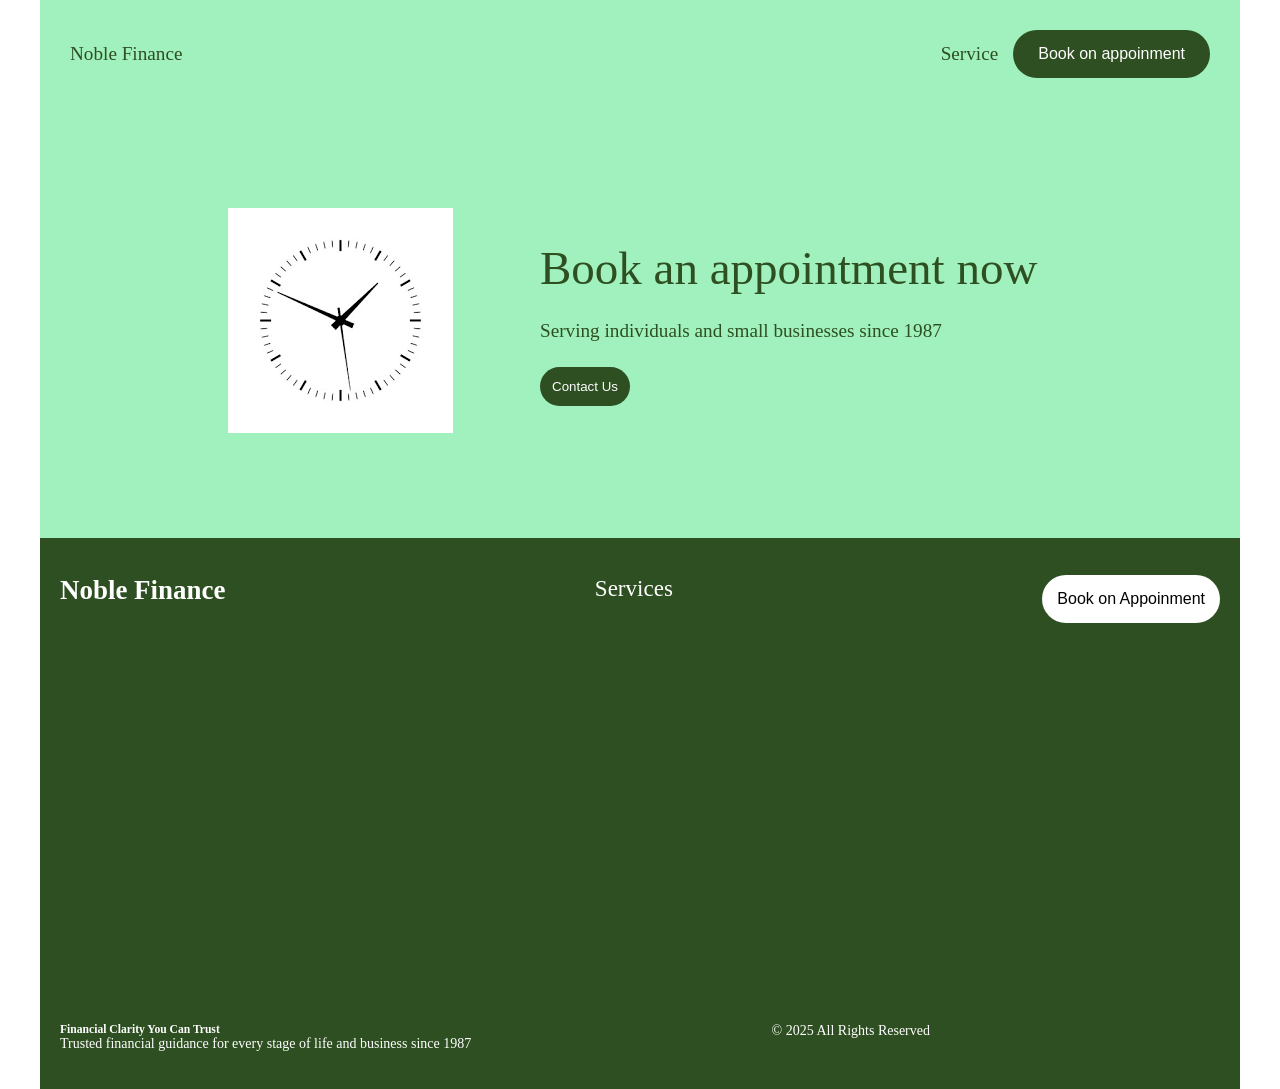
==== booking.html @ bb0bbf6c "first commit" ====
<!doctype html>
<html lang="en">
  <head>
    <meta charset="UTF-8" />
    <meta name="viewport" content="width=device-width, initial-scale=1.0" />
    <link rel="stylesheet" href="booking.css" />
    <title>Booking</title>
  </head>
  <body>
    <section>
      <div class="wrapper">
        <nav>
          <div class="Logo">
            <div>Noble Finance</div>
          </div>
          <div class="Nav-tables">
            <div>
              <a
                href="Services.html"
                style="text-decoration: none; color: inherit"
                >Service</a
              >
            </div>
            <div>
              <button>Book <span>on appoinment</span></button>
            </div>
          </div>
        </nav>
      </div>
    </section>
    <section>
      <div class="wrapper">
        <div class="main">
          <div class="main-left">
            <img
              src="[data-uri]"
              alt=""
            />
          </div>
          <div class="main-right">
            <div>
              <h2>Book an appointment now</h2>
            </div>
            <div>
              <p>Serving individuals and small businesses since 1987</p>
            </div>
            <div>
              <button>Contact Us</button>
            </div>
          </div>
        </div>
      </div>
    </section>
    <section>
      <!-- Footer-Section-start -->
      <div class="wrapper">
        <section class="footer-section">
          <div class="footer-inner">
            <div class="footer">
              <h1>Noble Finance</h1>
              <p>
                <a
                  href="Services.html"
                  style="text-decoration: none; color: inherit"
                  >Services</a
                >
              </p>
              <button>Book <span>on Appoinment</span></button>
            </div>
            <div class="footer-end">
              <div class="footer-end-left">
                <h5>Financial Clarity You Can Trust</h5>
                <p>
                  Trusted financial guidance for every stage of life and
                  business since 1987
                </p>
              </div>
              <div class="footer-end-right">
                <p>© 2025 All Rights Reserved</p>
              </div>
            </div>
          </div>
        </section>
      </div>
      <!-- Footer-section-end -->
    </section>
  </body>
</html>
---- booking.css ----
* {
  padding: 0;
  margin: 0;
  box-sizing: border-box;
}
section {
  width: 100%;
  padding: 0px 5px;
  font-size: larger;
}
.wrapper {
  width: 100%;
  max-width: 1200px;
  margin: 0 auto;
}
nav {
  background-color: rgb(160, 241, 189);
  display: flex;
  align-items: center;
  padding: 30px;
}
.Logo {
  width: 50%;
  color: rgb(46, 79, 33);
}
.Nav-tables {
  gap: 15px;
  width: 50%;
  color: rgb(46, 79, 33);
  display: flex;
  justify-content: end;
  align-items: center;
}
.Nav-tables button {
  border: none;
  color: white;
  font-size: medium;
  background-color: rgb(46, 79, 33);
  padding: 15px 25px;
  border-radius: 50px;
}
.main {
  padding: 100px;
  color: rgb(46, 79, 33);
  display: flex;
  align-items: center;
  background: rgb(160, 241, 189);
}
.main-left {
  text-align: center;
  border-radius: 10px;
  width: 40%;
}
.main-right {
  display: flex;
  flex-direction: column;
  gap: 25px;
}
.main-right h2 {
  font-weight: 100;
  font-size: 47px;
}
.main-right button {
  color: white;
  background-color: rgb(46, 79, 33);
  padding: 12px;
  border-radius: 50px;
  border: none;
}
/* footer */
.footer-section {
  padding: 37px 20px;
  background-color: rgb(46, 79, 33);
  color: white;
}
.footer {
  display: flex;
  justify-content: space-between;
  margin-bottom: 400px;
}
footer h1 {
  font-size: large;
}
.footer-end {
  width: 75%;
  display: flex;
  font-size: 14px;
  justify-content: space-between;
}
.footer button {
  border: none;
  color: black;
  font-size: medium;
  background-color: white;
  padding: 15px;
  border-radius: 50px;
}
/* footer-end */
/* media quer */
@media only screen and (width: 800px) and (height: 538px) {
  wrapper {
    width: 100%;
    max-width: 1140px;
    margin: 0 auto;
  }
  nav {
    background-color: rgb(160, 241, 189);
    display: flex;
    align-items: center;
    padding: 20px 30px;
  }
  .Nav-tables {
    gap: 15px;
    width: 50%;
    color: rgb(46, 79, 33);
    display: flex;
    justify-content: end;
    align-items: center;
  }
  .Nav-tables button {
    border: none;
    color: white;
    font-size: medium;
    background-color: rgb(46, 79, 33);
    padding: 15px 25px;
    border-radius: 50px;
  }
  .main-left {
    width: 50%;
  }
  .main-left {
    width: 50%;
  }
  .main-right h2 {
    font-weight: 100;
    font-size: 36px;
  }
  .main-right p {
    font-size: 12px;
  }
  /* footer */
  .footer-section {
    padding: 20px;
    background-color: rgb(46, 79, 33);
    color: white;
  }
  .footer {
    display: flex;
    justify-content: space-between;
    margin-bottom: 200px;
  }
  .footer h1 {
    font-size: 20px;
  }
  .footer-end {
    width: 100%;
    display: flex;
    font-size: 14px;
    justify-content: space-between;
  }
  .footer-end-left h5 {
    font-size: medium;
  }
  .footer button {
    border: none;
    color: black;
    font-size: small;
    background-color: white;
    padding: 10px;
    border-radius: 50px;
  }
  /* footer-end */
}
@media (max-width: 375px) and (max-height: 700px) {
  nav {
    background-color: rgb(160, 241, 189);
    display: flex;
    align-items: center;
    padding: 10px;
    border-bottom: 1px solid black;
  }
  Nav-tables {
    gap: 15px;
    width: 50%;
    color: rgb(46, 79, 33);
    display: flex;
    justify-content: end;
    align-items: center;
  }
  .Nav-tables button {
    color: white;
    font-size: 11px;
    background-color: rgb(46, 79, 33);
    padding: 10px 20px;
    border-radius: 50px;
  }
  .Nav-tables button span {
    display: none;
  }
  .main {
    display: flex;
    flex-direction: column;
  }
  .main-left {
    width: inherit;
  }
  .main-right {
    width: max-content;
  }
  .main-right h2 {
    font-weight: 100;
    font-size: 33px;
  }
  .main-right p {
    font-size: 15px;
  }

  /* foter */
  .footer-section {
    padding: 5px;
    background-color: rgb(46, 79, 33);
    color: white;
  }
  .footer {
    display: flex;
    align-items: center;
    justify-content: space-between;
    margin-bottom: 200px;
  }
  .footer h1 {
    font-size: medium;
  }
  .footer-end {
    width: 100%;

    font-size: 15px;
  }
  .footer-end-left p {
    font-size: 10px;
  }
  .footer-end-right p {
    font-size: 10px;
  }
  .footer button {
    border: none;
    color: black;
    font-size: medium;
    background-color: white;
    padding: 2px 12px;
    border-radius: 50px;
  }
  .footer button span {
    display: none;
  }
}
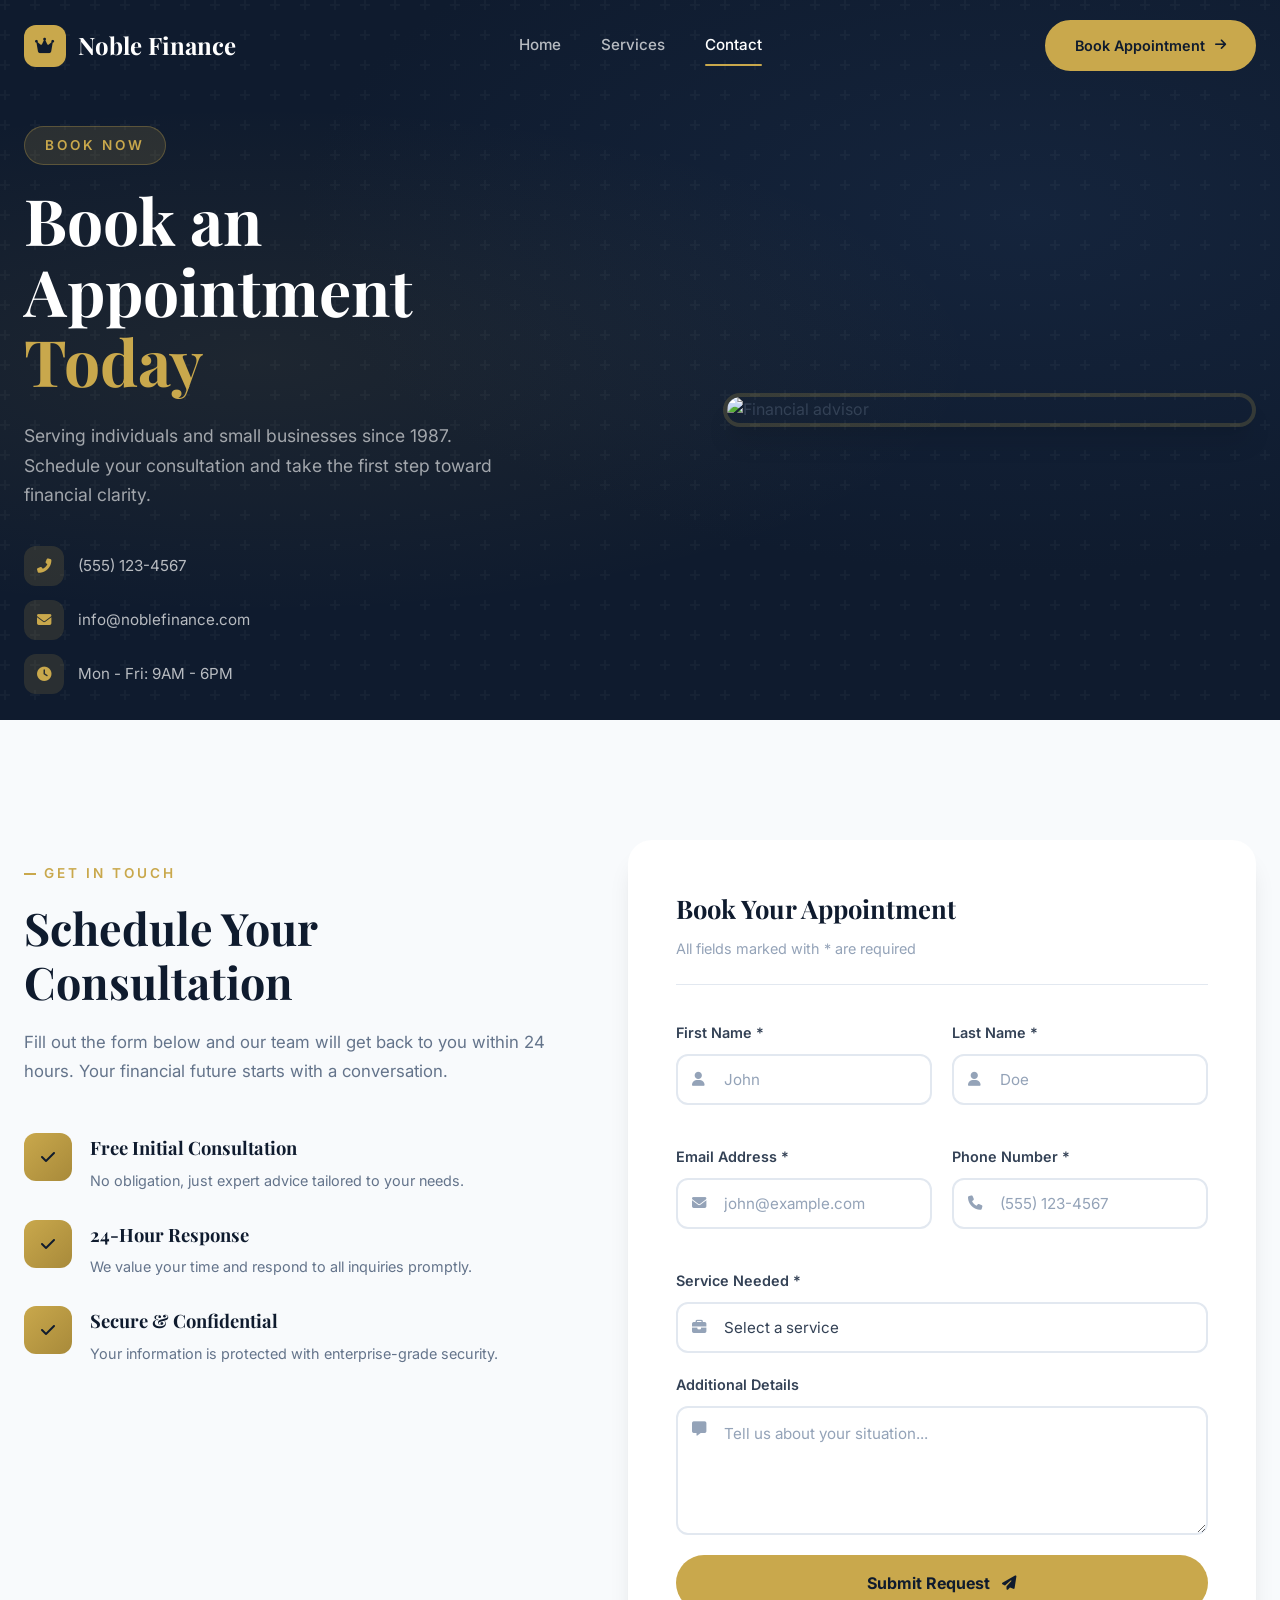
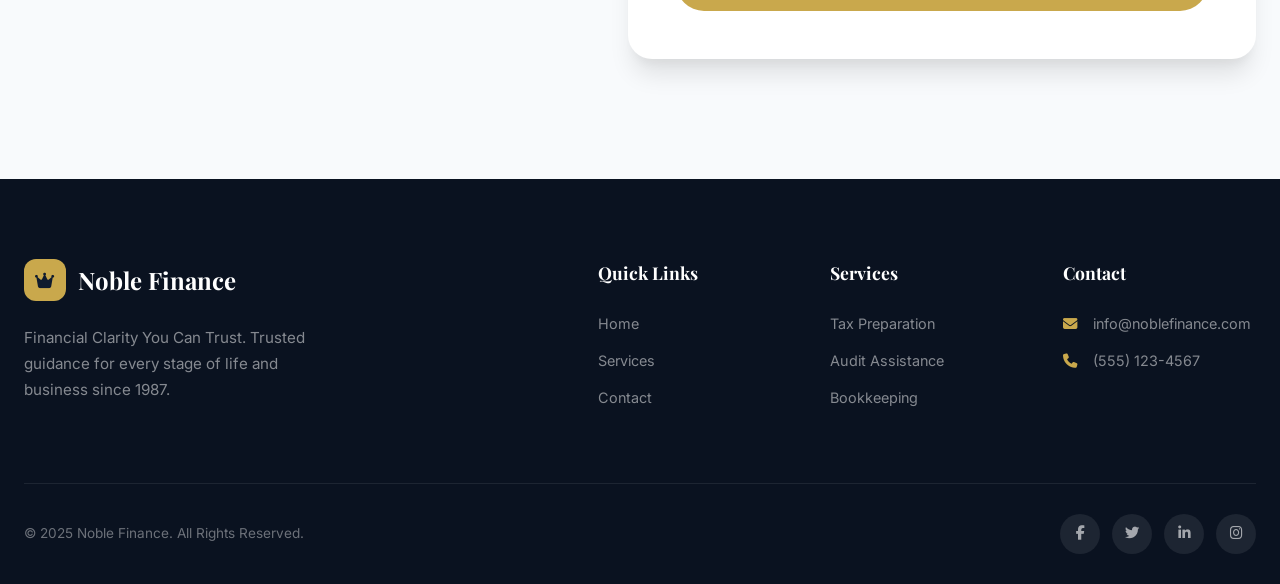
==== commit 18785eea: "chnge" ====
--- a/booking.html
+++ b/booking.html
@@ -1,88 +1,266 @@
-<!doctype html>
+<!DOCTYPE html>
 <html lang="en">
-  <head>
-    <meta charset="UTF-8" />
-    <meta name="viewport" content="width=device-width, initial-scale=1.0" />
-    <link rel="stylesheet" href="booking.css" />
-    <title>Booking</title>
-  </head>
-  <body>
-    <section>
-      <div class="wrapper">
-        <nav>
-          <div class="Logo">
-            <div>Noble Finance</div>
-          </div>
-          <div class="Nav-tables">
-            <div>
-              <a
-                href="Services.html"
-                style="text-decoration: none; color: inherit"
-                >Service</a
-              >
-            </div>
-            <div>
-              <button>Book <span>on appoinment</span></button>
-            </div>
-          </div>
-        </nav>
-      </div>
+<head>
+    <meta charset="UTF-8">
+    <meta name="viewport" content="width=device-width, initial-scale=1.0">
+    <link rel="stylesheet" href="booking.css">
+    <link rel="preconnect" href="https://fonts.googleapis.com">
+    <link rel="preconnect" href="https://fonts.gstatic.com" crossorigin>
+    <link href="https://fonts.googleapis.com/css2?family=Playfair+Display:wght@400;500;600;700&family=Inter:wght@300;400;500;600;700&display=swap" rel="stylesheet">
+    <link rel="stylesheet" href="https://cdnjs.cloudflare.com/ajax/libs/font-awesome/6.5.1/css/all.min.css">
+    <title>Book Appointment | Noble Finance</title>
+</head>
+<body>
+    <!-- Navigation -->
+    <nav class="navbar">
+        <div class="nav-container">
+            <a href="index.html" class="logo">
+                <span class="logo-icon"><i class="fas fa-crown"></i></span>
+                <span class="logo-text">Noble Finance</span>
+            </a>
+            <div class="nav-links">
+                <a href="index.html" class="nav-link">Home</a>
+                <a href="Services.html" class="nav-link">Services</a>
+                <a href="booking.html" class="nav-link active">Contact</a>
+            </div>
+            <a href="booking.html" class="nav-cta">
+                <span>Book Appointment</span>
+                <i class="fas fa-arrow-right"></i>
+            </a>
+            <button class="mobile-toggle" onclick="toggleMenu()">
+                <i class="fas fa-bars"></i>
+            </button>
+        </div>
+    </nav>
+
+    <!-- Mobile Menu -->
+    <div class="mobile-menu" id="mobileMenu">
+        <a href="index.html" class="mobile-link">Home</a>
+        <a href="Services.html" class="mobile-link">Services</a>
+        <a href="booking.html" class="mobile-link active">Contact</a>
+        <a href="booking.html" class="mobile-cta">Book Appointment</a>
+    </div>
+
+    <!-- Page Header -->
+    <section class="page-header">
+        <div class="page-header-bg">
+            <div class="page-gradient"></div>
+            <div class="page-pattern"></div>
+        </div>
+        <div class="container">
+            <div class="page-header-content">
+                <div class="page-header-text">
+                    <span class="page-tag">Book Now</span>
+                    <h1>Book an Appointment<br><span class="highlight">Today</span></h1>
+                    <p>Serving individuals and small businesses since 1987. Schedule your consultation and take the first step toward financial clarity.</p>
+                    <div class="contact-info">
+                        <div class="contact-item">
+                            <i class="fas fa-phone-alt"></i>
+                            <span>(555) 123-4567</span>
+                        </div>
+                        <div class="contact-item">
+                            <i class="fas fa-envelope"></i>
+                            <span>info@noblefinance.com</span>
+                        </div>
+                        <div class="contact-item">
+                            <i class="fas fa-clock"></i>
+                            <span>Mon - Fri: 9AM - 6PM</span>
+                        </div>
+                    </div>
+                </div>
+                <div class="page-header-image">
+                    <img src="https://images.unsplash.com/photo-1554224155-6726b3ff858f?w=600&h=600&fit=crop" alt="Financial advisor">
+                </div>
+            </div>
+        </div>
     </section>
-    <section>
-      <div class="wrapper">
-        <div class="main">
-          <div class="main-left">
-            <img
-              src="[data-uri]"
-              alt=""
-            />
-          </div>
-          <div class="main-right">
-            <div>
-              <h2>Book an appointment now</h2>
-            </div>
-            <div>
-              <p>Serving individuals and small businesses since 1987</p>
-            </div>
-            <div>
-              <button>Contact Us</button>
-            </div>
-          </div>
-        </div>
-      </div>
+
+    <!-- Booking Form Section -->
+    <section class="booking-section">
+        <div class="container">
+            <div class="booking-grid">
+                <div class="booking-info">
+                    <span class="section-tag">Get In Touch</span>
+                    <h2 class="section-title">Schedule Your<br>Consultation</h2>
+                    <p class="section-desc">Fill out the form below and our team will get back to you within 24 hours. Your financial future starts with a conversation.</p>
+
+                    <div class="benefits-list">
+                        <div class="benefit-item">
+                            <div class="benefit-icon"><i class="fas fa-check"></i></div>
+                            <div>
+                                <h4>Free Initial Consultation</h4>
+                                <p>No obligation, just expert advice tailored to your needs.</p>
+                            </div>
+                        </div>
+                        <div class="benefit-item">
+                            <div class="benefit-icon"><i class="fas fa-check"></i></div>
+                            <div>
+                                <h4>24-Hour Response</h4>
+                                <p>We value your time and respond to all inquiries promptly.</p>
+                            </div>
+                        </div>
+                        <div class="benefit-item">
+                            <div class="benefit-icon"><i class="fas fa-check"></i></div>
+                            <div>
+                                <h4>Secure & Confidential</h4>
+                                <p>Your information is protected with enterprise-grade security.</p>
+                            </div>
+                        </div>
+                    </div>
+                </div>
+
+                <div class="booking-form-wrapper">
+                    <form id="bookingForm" class="booking-form">
+                        <div class="form-header">
+                            <h3>Book Your Appointment</h3>
+                            <p>All fields marked with * are required</p>
+                        </div>
+
+                        <div class="form-row">
+                            <div class="form-group">
+                                <label for="firstName">First Name *</label>
+                                <div class="input-wrapper">
+                                    <i class="fas fa-user"></i>
+                                    <input type="text" id="firstName" name="firstName" required placeholder="John">
+                                </div>
+                            </div>
+                            <div class="form-group">
+                                <label for="lastName">Last Name *</label>
+                                <div class="input-wrapper">
+                                    <i class="fas fa-user"></i>
+                                    <input type="text" id="lastName" name="lastName" required placeholder="Doe">
+                                </div>
+                            </div>
+                        </div>
+
+                        <div class="form-row">
+                            <div class="form-group">
+                                <label for="email">Email Address *</label>
+                                <div class="input-wrapper">
+                                    <i class="fas fa-envelope"></i>
+                                    <input type="email" id="email" name="email" required placeholder="john@example.com">
+                                </div>
+                            </div>
+                            <div class="form-group">
+                                <label for="phone">Phone Number *</label>
+                                <div class="input-wrapper">
+                                    <i class="fas fa-phone"></i>
+                                    <input type="tel" id="phone" name="phone" required placeholder="(555) 123-4567">
+                                </div>
+                            </div>
+                        </div>
+
+                        <div class="form-group">
+                            <label for="service">Service Needed *</label>
+                            <div class="input-wrapper">
+                                <i class="fas fa-briefcase"></i>
+                                <select id="service" name="service" required>
+                                    <option value="">Select a service</option>
+                                    <option value="tax">Tax Preparation</option>
+                                    <option value="audit">IRS Audit Assistance</option>
+                                    <option value="bookkeeping">Bookkeeping</option>
+                                    <option value="consultation">General Consultation</option>
+                                </select>
+                            </div>
+                        </div>
+
+                        <div class="form-group">
+                            <label for="message">Additional Details</label>
+                            <div class="input-wrapper textarea-wrapper">
+                                <i class="fas fa-comment-alt"></i>
+                                <textarea id="message" name="message" rows="4" placeholder="Tell us about your situation..."></textarea>
+                            </div>
+                        </div>
+
+                        <button type="submit" class="submit-btn">
+                            <span>Submit Request</span>
+                            <i class="fas fa-paper-plane"></i>
+                        </button>
+                    </form>
+                </div>
+            </div>
+        </div>
     </section>
-    <section>
-      <!-- Footer-Section-start -->
-      <div class="wrapper">
-        <section class="footer-section">
-          <div class="footer-inner">
-            <div class="footer">
-              <h1>Noble Finance</h1>
-              <p>
-                <a
-                  href="Services.html"
-                  style="text-decoration: none; color: inherit"
-                  >Services</a
-                >
-              </p>
-              <button>Book <span>on Appoinment</span></button>
-            </div>
-            <div class="footer-end">
-              <div class="footer-end-left">
-                <h5>Financial Clarity You Can Trust</h5>
-                <p>
-                  Trusted financial guidance for every stage of life and
-                  business since 1987
-                </p>
-              </div>
-              <div class="footer-end-right">
-                <p>© 2025 All Rights Reserved</p>
-              </div>
-            </div>
-          </div>
-        </section>
-      </div>
-      <!-- Footer-section-end -->
-    </section>
-  </body>
-</html>
+
+    <!-- Footer -->
+    <footer class="footer">
+        <div class="container">
+            <div class="footer-top">
+                <div class="footer-brand">
+                    <a href="index.html" class="logo">
+                        <span class="logo-icon"><i class="fas fa-crown"></i></span>
+                        <span class="logo-text">Noble Finance</span>
+                    </a>
+                    <p>Financial Clarity You Can Trust. Trusted guidance for every stage of life and business since 1987.</p>
+                </div>
+                <div class="footer-links">
+                    <div class="footer-col">
+                        <h4>Quick Links</h4>
+                        <a href="index.html">Home</a>
+                        <a href="Services.html">Services</a>
+                        <a href="booking.html">Contact</a>
+                    </div>
+                    <div class="footer-col">
+                        <h4>Services</h4>
+                        <a href="Services.html">Tax Preparation</a>
+                        <a href="Services.html">Audit Assistance</a>
+                        <a href="Services.html">Bookkeeping</a>
+                    </div>
+                    <div class="footer-col">
+                        <h4>Contact</h4>
+                        <p><i class="fas fa-envelope"></i> info@noblefinance.com</p>
+                        <p><i class="fas fa-phone"></i> (555) 123-4567</p>
+                    </div>
+                </div>
+            </div>
+            <div class="footer-bottom">
+                <p>&copy; 2025 Noble Finance. All Rights Reserved.</p>
+                <div class="social-links">
+                    <a href="#"><i class="fab fa-facebook-f"></i></a>
+                    <a href="#"><i class="fab fa-twitter"></i></a>
+                    <a href="#"><i class="fab fa-linkedin-in"></i></a>
+                    <a href="#"><i class="fab fa-instagram"></i></a>
+                </div>
+            </div>
+        </div>
+    </footer>
+
+    <script>
+        function toggleMenu() {
+            const menu = document.getElementById('mobileMenu');
+            menu.classList.toggle('active');
+        }
+
+        window.addEventListener('scroll', function() {
+            const navbar = document.querySelector('.navbar');
+            if (window.scrollY > 50) {
+                navbar.classList.add('scrolled');
+            } else {
+                navbar.classList.remove('scrolled');
+            }
+        });
+
+        document.getElementById('bookingForm').addEventListener('submit', function(e) {
+            e.preventDefault();
+
+            const btn = this.querySelector('.submit-btn');
+            const originalText = btn.innerHTML;
+            btn.innerHTML = '<span>Sending...</span><i class="fas fa-spinner fa-spin"></i>';
+            btn.disabled = true;
+
+            setTimeout(() => {
+                btn.innerHTML = '<span>Request Sent!</span><i class="fas fa-check"></i>';
+                btn.style.background = 'var(--success)';
+
+                setTimeout(() => {
+                    alert('Thank you! Your appointment request has been submitted. We will contact you within 24 hours.');
+                    btn.innerHTML = originalText;
+                    btn.style.background = '';
+                    btn.disabled = false;
+                    this.reset();
+                }, 1000);
+            }, 1500);
+        });
+    </script>
+</body>
+</html>
--- a/booking.css
+++ b/booking.css
@@ -1,255 +1,875 @@
-* {
-  padding: 0;
-  margin: 0;
-  box-sizing: border-box;
-}
-section {
-  width: 100%;
-  padding: 0px 5px;
-  font-size: larger;
-}
-.wrapper {
-  width: 100%;
-  max-width: 1200px;
-  margin: 0 auto;
-}
-nav {
-  background-color: rgb(160, 241, 189);
-  display: flex;
-  align-items: center;
-  padding: 30px;
-}
-.Logo {
-  width: 50%;
-  color: rgb(46, 79, 33);
-}
-.Nav-tables {
-  gap: 15px;
-  width: 50%;
-  color: rgb(46, 79, 33);
-  display: flex;
-  justify-content: end;
-  align-items: center;
-}
-.Nav-tables button {
-  border: none;
-  color: white;
-  font-size: medium;
-  background-color: rgb(46, 79, 33);
-  padding: 15px 25px;
-  border-radius: 50px;
-}
-.main {
-  padding: 100px;
-  color: rgb(46, 79, 33);
-  display: flex;
-  align-items: center;
-  background: rgb(160, 241, 189);
-}
-.main-left {
-  text-align: center;
-  border-radius: 10px;
-  width: 40%;
-}
-.main-right {
-  display: flex;
-  flex-direction: column;
-  gap: 25px;
-}
-.main-right h2 {
-  font-weight: 100;
-  font-size: 47px;
-}
-.main-right button {
-  color: white;
-  background-color: rgb(46, 79, 33);
-  padding: 12px;
-  border-radius: 50px;
-  border: none;
-}
-/* footer */
-.footer-section {
-  padding: 37px 20px;
-  background-color: rgb(46, 79, 33);
-  color: white;
-}
+/* ========================================
+   NOBLE FINANCE BOOKING PAGE
+   ======================================== */
+
+:root {
+    --primary: #0f1b2e;
+    --primary-light: #1a2d4a;
+    --primary-dark: #0a1220;
+    --accent: #c9a84c;
+    --accent-light: #e0c878;
+    --accent-dark: #a88a3a;
+    --white: #ffffff;
+    --gray-50: #f8fafc;
+    --gray-100: #f1f5f9;
+    --gray-200: #e2e8f0;
+    --gray-300: #cbd5e1;
+    --gray-400: #94a3b8;
+    --gray-500: #64748b;
+    --gray-600: #475569;
+    --gray-700: #334155;
+    --gray-800: #1e293b;
+    --gray-900: #0f172a;
+    --success: #10b981;
+    --font-heading: 'Playfair Display', serif;
+    --font-body: 'Inter', sans-serif;
+    --shadow-sm: 0 1px 2px rgba(0,0,0,0.05);
+    --shadow-md: 0 4px 6px -1px rgba(0,0,0,0.1), 0 2px 4px -1px rgba(0,0,0,0.06);
+    --shadow-lg: 0 10px 15px -3px rgba(0,0,0,0.1), 0 4px 6px -2px rgba(0,0,0,0.05);
+    --shadow-xl: 0 20px 25px -5px rgba(0,0,0,0.1), 0 10px 10px -5px rgba(0,0,0,0.04);
+    --radius-sm: 8px;
+    --radius-md: 12px;
+    --radius-lg: 16px;
+    --radius-xl: 24px;
+    --radius-full: 9999px;
+    --transition: all 0.3s cubic-bezier(0.4, 0, 0.2, 1);
+    --transition-slow: all 0.5s cubic-bezier(0.4, 0, 0.2, 1);
+}
+
+*, *::before, *::after {
+    margin: 0;
+    padding: 0;
+    box-sizing: border-box;
+}
+
+body {
+    font-family: var(--font-body);
+    color: var(--gray-700);
+    background: var(--white);
+    line-height: 1.6;
+    overflow-x: hidden;
+    -webkit-font-smoothing: antialiased;
+}
+
+.container {
+    width: 100%;
+    max-width: 1280px;
+    margin: 0 auto;
+    padding: 0 24px;
+}
+
+img {
+    max-width: 100%;
+    height: auto;
+    display: block;
+}
+
+a {
+    text-decoration: none;
+    color: inherit;
+}
+
+/* ========================================
+   NAVIGATION (Shared)
+   ======================================== */
+
+.navbar {
+    position: fixed;
+    top: 0;
+    left: 0;
+    right: 0;
+    z-index: 1000;
+    padding: 20px 0;
+    transition: var(--transition);
+    background: transparent;
+}
+
+.navbar.scrolled {
+    background: rgba(15, 27, 46, 0.95);
+    backdrop-filter: blur(20px);
+    -webkit-backdrop-filter: blur(20px);
+    padding: 14px 0;
+    box-shadow: var(--shadow-md);
+}
+
+.nav-container {
+    max-width: 1280px;
+    margin: 0 auto;
+    padding: 0 24px;
+    display: flex;
+    align-items: center;
+    justify-content: space-between;
+}
+
+.logo {
+    display: flex;
+    align-items: center;
+    gap: 12px;
+    font-family: var(--font-heading);
+    font-size: 1.5rem;
+    font-weight: 700;
+    color: var(--white);
+    transition: var(--transition);
+}
+
+.logo-icon {
+    width: 42px;
+    height: 42px;
+    background: var(--accent);
+    border-radius: var(--radius-md);
+    display: flex;
+    align-items: center;
+    justify-content: center;
+    color: var(--primary);
+    font-size: 1.1rem;
+}
+
+.nav-links {
+    display: flex;
+    align-items: center;
+    gap: 40px;
+}
+
+.nav-link {
+    font-size: 0.95rem;
+    font-weight: 500;
+    color: rgba(255,255,255,0.7);
+    position: relative;
+    transition: var(--transition);
+    padding: 8px 0;
+}
+
+.nav-link::after {
+    content: '';
+    position: absolute;
+    bottom: 0;
+    left: 0;
+    width: 0;
+    height: 2px;
+    background: var(--accent);
+    transition: var(--transition);
+    border-radius: 2px;
+}
+
+.nav-link:hover,
+.nav-link.active {
+    color: var(--white);
+}
+
+.nav-link:hover::after,
+.nav-link.active::after {
+    width: 100%;
+}
+
+.nav-cta {
+    display: flex;
+    align-items: center;
+    gap: 10px;
+    background: var(--accent);
+    color: var(--primary);
+    padding: 12px 28px;
+    border-radius: var(--radius-full);
+    font-weight: 600;
+    font-size: 0.9rem;
+    transition: var(--transition);
+    border: 2px solid var(--accent);
+}
+
+.nav-cta:hover {
+    background: transparent;
+    color: var(--accent);
+    transform: translateY(-2px);
+    box-shadow: 0 8px 25px rgba(201,168,76,0.3);
+}
+
+.nav-cta i {
+    font-size: 0.8rem;
+    transition: var(--transition);
+}
+
+.nav-cta:hover i {
+    transform: translateX(4px);
+}
+
+.mobile-toggle {
+    display: none;
+    background: none;
+    border: none;
+    color: var(--white);
+    font-size: 1.5rem;
+    cursor: pointer;
+    padding: 8px;
+}
+
+.mobile-menu {
+    display: none;
+    position: fixed;
+    top: 80px;
+    left: 0;
+    right: 0;
+    background: var(--primary);
+    padding: 24px;
+    flex-direction: column;
+    gap: 16px;
+    z-index: 999;
+    transform: translateY(-100%);
+    opacity: 0;
+    transition: var(--transition);
+}
+
+.mobile-menu.active {
+    transform: translateY(0);
+    opacity: 1;
+}
+
+.mobile-link {
+    color: rgba(255,255,255,0.8);
+    font-size: 1.1rem;
+    font-weight: 500;
+    padding: 12px 0;
+    border-bottom: 1px solid rgba(255,255,255,0.1);
+    transition: var(--transition);
+}
+
+.mobile-link:hover,
+.mobile-link.active {
+    color: var(--accent);
+}
+
+.mobile-cta {
+    background: var(--accent);
+    color: var(--primary);
+    padding: 14px 24px;
+    border-radius: var(--radius-full);
+    text-align: center;
+    font-weight: 600;
+    margin-top: 8px;
+}
+
+/* ========================================
+   PAGE HEADER
+   ======================================== */
+
+.page-header {
+    position: relative;
+    min-height: 80vh;
+    display: flex;
+    align-items: center;
+    background: var(--primary);
+    overflow: hidden;
+    padding-top: 100px;
+}
+
+.page-header-bg {
+    position: absolute;
+    inset: 0;
+    z-index: 0;
+}
+
+.page-gradient {
+    position: absolute;
+    inset: 0;
+    background: 
+        radial-gradient(ellipse at 20% 50%, rgba(201,168,76,0.08) 0%, transparent 50%),
+        radial-gradient(ellipse at 80% 30%, rgba(26,45,74,0.5) 0%, transparent 50%);
+}
+
+.page-pattern {
+    position: absolute;
+    inset: 0;
+    opacity: 0.03;
+    background-image: url("data:image/svg+xml,%3Csvg width='60' height='60' viewBox='0 0 60 60' xmlns='http://www.w3.org/2000/svg'%3E%3Cg fill='none' fill-rule='evenodd'%3E%3Cg fill='%23ffffff' fill-opacity='1'%3E%3Cpath d='M36 34v-4h-2v4h-4v2h4v4h2v-4h4v-2h-4zm0-30V0h-2v4h-4v2h4v4h2V6h4V4h-4zM6 34v-4H4v4H0v2h4v4h2v-4h4v-2H6zM6 4V0H4v4H0v2h4v4h2V6h4V4H6z'/%3E%3C/g%3E%3C/g%3E%3C/svg%3E");
+}
+
+.page-header .container {
+    position: relative;
+    z-index: 1;
+}
+
+.page-header-content {
+    display: grid;
+    grid-template-columns: 1.2fr 1fr;
+    gap: 60px;
+    align-items: center;
+}
+
+.page-tag {
+    display: inline-block;
+    font-size: 0.85rem;
+    font-weight: 600;
+    text-transform: uppercase;
+    letter-spacing: 3px;
+    color: var(--accent);
+    margin-bottom: 20px;
+    padding: 8px 20px;
+    background: rgba(201,168,76,0.15);
+    border: 1px solid rgba(201,168,76,0.3);
+    border-radius: var(--radius-full);
+}
+
+.page-header-text h1 {
+    font-family: var(--font-heading);
+    font-size: clamp(2.5rem, 5vw, 4rem);
+    font-weight: 700;
+    color: var(--white);
+    line-height: 1.1;
+    margin-bottom: 24px;
+}
+
+.page-header-text h1 .highlight {
+    color: var(--accent);
+}
+
+.page-header-text p {
+    font-size: 1.1rem;
+    color: rgba(255,255,255,0.6);
+    margin-bottom: 36px;
+    line-height: 1.7;
+    max-width: 500px;
+}
+
+.contact-info {
+    display: flex;
+    flex-direction: column;
+    gap: 14px;
+}
+
+.contact-item {
+    display: flex;
+    align-items: center;
+    gap: 14px;
+    color: rgba(255,255,255,0.7);
+    font-size: 0.95rem;
+}
+
+.contact-item i {
+    width: 40px;
+    height: 40px;
+    background: rgba(201,168,76,0.15);
+    border-radius: var(--radius-md);
+    display: flex;
+    align-items: center;
+    justify-content: center;
+    color: var(--accent);
+    font-size: 0.9rem;
+}
+
+.page-header-image {
+    position: relative;
+}
+
+.page-header-image img {
+    width: 100%;
+    border-radius: var(--radius-xl);
+    box-shadow: var(--shadow-xl);
+    border: 4px solid rgba(201,168,76,0.2);
+}
+
+/* ========================================
+   BOOKING SECTION
+   ======================================== */
+
+.booking-section {
+    padding: 120px 0;
+    background: var(--gray-50);
+}
+
+.booking-grid {
+    display: grid;
+    grid-template-columns: 1fr 1.2fr;
+    gap: 80px;
+    align-items: start;
+}
+
+.booking-info {
+    padding-top: 20px;
+}
+
+.section-tag {
+    display: inline-block;
+    font-size: 0.85rem;
+    font-weight: 600;
+    text-transform: uppercase;
+    letter-spacing: 3px;
+    color: var(--accent);
+    margin-bottom: 16px;
+    position: relative;
+    padding-left: 20px;
+}
+
+.section-tag::before {
+    content: '';
+    position: absolute;
+    left: 0;
+    top: 50%;
+    transform: translateY(-50%);
+    width: 12px;
+    height: 2px;
+    background: var(--accent);
+}
+
+.section-title {
+    font-family: var(--font-heading);
+    font-size: clamp(1.8rem, 4vw, 2.8rem);
+    font-weight: 700;
+    color: var(--primary);
+    line-height: 1.2;
+    margin-bottom: 20px;
+}
+
+.section-desc {
+    font-size: 1.05rem;
+    color: var(--gray-500);
+    line-height: 1.7;
+    margin-bottom: 48px;
+}
+
+.benefits-list {
+    display: flex;
+    flex-direction: column;
+    gap: 28px;
+}
+
+.benefit-item {
+    display: flex;
+    align-items: flex-start;
+    gap: 18px;
+}
+
+.benefit-icon {
+    width: 48px;
+    height: 48px;
+    background: linear-gradient(135deg, var(--accent) 0%, var(--accent-dark) 100%);
+    border-radius: var(--radius-md);
+    display: flex;
+    align-items: center;
+    justify-content: center;
+    color: var(--primary);
+    font-size: 1rem;
+    flex-shrink: 0;
+}
+
+.benefit-item h4 {
+    font-family: var(--font-heading);
+    font-size: 1.15rem;
+    font-weight: 700;
+    color: var(--primary);
+    margin-bottom: 6px;
+}
+
+.benefit-item p {
+    font-size: 0.9rem;
+    color: var(--gray-500);
+    line-height: 1.6;
+}
+
+/* ========================================
+   BOOKING FORM
+   ======================================== */
+
+.booking-form-wrapper {
+    background: var(--white);
+    border-radius: var(--radius-xl);
+    box-shadow: var(--shadow-xl);
+    overflow: hidden;
+}
+
+.booking-form {
+    padding: 48px;
+}
+
+.form-header {
+    margin-bottom: 36px;
+    padding-bottom: 24px;
+    border-bottom: 1px solid var(--gray-200);
+}
+
+.form-header h3 {
+    font-family: var(--font-heading);
+    font-size: 1.6rem;
+    font-weight: 700;
+    color: var(--primary);
+    margin-bottom: 8px;
+}
+
+.form-header p {
+    font-size: 0.9rem;
+    color: var(--gray-400);
+}
+
+.form-row {
+    display: grid;
+    grid-template-columns: 1fr 1fr;
+    gap: 20px;
+    margin-bottom: 20px;
+}
+
+.form-group {
+    margin-bottom: 20px;
+}
+
+.form-group label {
+    display: block;
+    font-size: 0.9rem;
+    font-weight: 600;
+    color: var(--gray-700);
+    margin-bottom: 10px;
+}
+
+.input-wrapper {
+    position: relative;
+    display: flex;
+    align-items: center;
+}
+
+.input-wrapper i {
+    position: absolute;
+    left: 16px;
+    color: var(--gray-400);
+    font-size: 0.9rem;
+    z-index: 1;
+}
+
+.input-wrapper input,
+.input-wrapper select,
+.textarea-wrapper textarea {
+    width: 100%;
+    padding: 14px 16px 14px 46px;
+    border: 2px solid var(--gray-200);
+    border-radius: var(--radius-md);
+    font-size: 0.95rem;
+    font-family: var(--font-body);
+    color: var(--gray-700);
+    background: var(--white);
+    transition: var(--transition);
+    outline: none;
+}
+
+.input-wrapper input::placeholder,
+.textarea-wrapper textarea::placeholder {
+    color: var(--gray-400);
+}
+
+.input-wrapper input:focus,
+.input-wrapper select:focus,
+.textarea-wrapper textarea:focus {
+    border-color: var(--accent);
+    box-shadow: 0 0 0 4px rgba(201,168,76,0.1);
+}
+
+.input-wrapper select {
+    appearance: none;
+    -webkit-appearance: none;
+    cursor: pointer;
+}
+
+.input-wrapper select option {
+    color: var(--gray-700);
+}
+
+.textarea-wrapper {
+    align-items: flex-start;
+}
+
+.textarea-wrapper i {
+    top: 16px;
+}
+
+.textarea-wrapper textarea {
+    padding: 14px 16px 14px 46px;
+    resize: vertical;
+    min-height: 120px;
+    line-height: 1.6;
+}
+
+.submit-btn {
+    width: 100%;
+    display: flex;
+    align-items: center;
+    justify-content: center;
+    gap: 12px;
+    padding: 18px 32px;
+    background: var(--accent);
+    color: var(--primary);
+    border: none;
+    border-radius: var(--radius-full);
+    font-size: 1rem;
+    font-weight: 700;
+    font-family: var(--font-body);
+    cursor: pointer;
+    transition: var(--transition);
+    margin-top: 10px;
+}
+
+.submit-btn:hover {
+    background: var(--accent-light);
+    transform: translateY(-3px);
+    box-shadow: 0 12px 30px rgba(201,168,76,0.35);
+}
+
+.submit-btn i {
+    font-size: 0.9rem;
+    transition: var(--transition);
+}
+
+.submit-btn:hover i {
+    transform: translateX(4px);
+}
+
+.submit-btn:disabled {
+    opacity: 0.7;
+    cursor: not-allowed;
+    transform: none;
+}
+
+/* ========================================
+   FOOTER (Shared)
+   ======================================== */
+
 .footer {
-  display: flex;
-  justify-content: space-between;
-  margin-bottom: 400px;
-}
-footer h1 {
-  font-size: large;
-}
-.footer-end {
-  width: 75%;
-  display: flex;
-  font-size: 14px;
-  justify-content: space-between;
-}
-.footer button {
-  border: none;
-  color: black;
-  font-size: medium;
-  background-color: white;
-  padding: 15px;
-  border-radius: 50px;
-}
-/* footer-end */
-/* media quer */
-@media only screen and (width: 800px) and (height: 538px) {
-  wrapper {
-    width: 100%;
-    max-width: 1140px;
-    margin: 0 auto;
-  }
-  nav {
-    background-color: rgb(160, 241, 189);
-    display: flex;
-    align-items: center;
-    padding: 20px 30px;
-  }
-  .Nav-tables {
-    gap: 15px;
-    width: 50%;
-    color: rgb(46, 79, 33);
-    display: flex;
-    justify-content: end;
-    align-items: center;
-  }
-  .Nav-tables button {
-    border: none;
-    color: white;
-    font-size: medium;
-    background-color: rgb(46, 79, 33);
-    padding: 15px 25px;
-    border-radius: 50px;
-  }
-  .main-left {
-    width: 50%;
-  }
-  .main-left {
-    width: 50%;
-  }
-  .main-right h2 {
-    font-weight: 100;
-    font-size: 36px;
-  }
-  .main-right p {
-    font-size: 12px;
-  }
-  /* footer */
-  .footer-section {
-    padding: 20px;
-    background-color: rgb(46, 79, 33);
-    color: white;
-  }
-  .footer {
+    background: var(--primary-dark);
+    padding: 80px 0 0;
+    color: var(--white);
+}
+
+.footer-top {
+    display: grid;
+    grid-template-columns: 1.5fr 2fr;
+    gap: 80px;
+    padding-bottom: 60px;
+    border-bottom: 1px solid rgba(255,255,255,0.08);
+}
+
+.footer-brand .logo {
+    margin-bottom: 24px;
+}
+
+.footer-brand p {
+    color: rgba(255,255,255,0.5);
+    font-size: 0.95rem;
+    line-height: 1.7;
+    max-width: 320px;
+}
+
+.footer-links {
+    display: grid;
+    grid-template-columns: repeat(3, 1fr);
+    gap: 40px;
+}
+
+.footer-col h4 {
+    font-family: var(--font-heading);
+    font-size: 1.1rem;
+    font-weight: 700;
+    color: var(--white);
+    margin-bottom: 24px;
+}
+
+.footer-col a,
+.footer-col p {
+    display: block;
+    color: rgba(255,255,255,0.5);
+    font-size: 0.9rem;
+    margin-bottom: 14px;
+    transition: var(--transition);
+}
+
+.footer-col a:hover {
+    color: var(--accent);
+    padding-left: 4px;
+}
+
+.footer-col p i {
+    margin-right: 10px;
+    color: var(--accent);
+    width: 16px;
+}
+
+.footer-bottom {
     display: flex;
     justify-content: space-between;
-    margin-bottom: 200px;
-  }
-  .footer h1 {
-    font-size: 20px;
-  }
-  .footer-end {
-    width: 100%;
-    display: flex;
-    font-size: 14px;
-    justify-content: space-between;
-  }
-  .footer-end-left h5 {
-    font-size: medium;
-  }
-  .footer button {
-    border: none;
-    color: black;
-    font-size: small;
-    background-color: white;
-    padding: 10px;
-    border-radius: 50px;
-  }
-  /* footer-end */
-}
-@media (max-width: 375px) and (max-height: 700px) {
-  nav {
-    background-color: rgb(160, 241, 189);
-    display: flex;
-    align-items: center;
-    padding: 10px;
-    border-bottom: 1px solid black;
-  }
-  Nav-tables {
-    gap: 15px;
-    width: 50%;
-    color: rgb(46, 79, 33);
-    display: flex;
-    justify-content: end;
-    align-items: center;
-  }
-  .Nav-tables button {
-    color: white;
-    font-size: 11px;
-    background-color: rgb(46, 79, 33);
-    padding: 10px 20px;
-    border-radius: 50px;
-  }
-  .Nav-tables button span {
-    display: none;
-  }
-  .main {
-    display: flex;
-    flex-direction: column;
-  }
-  .main-left {
-    width: inherit;
-  }
-  .main-right {
-    width: max-content;
-  }
-  .main-right h2 {
-    font-weight: 100;
-    font-size: 33px;
-  }
-  .main-right p {
-    font-size: 15px;
-  }
-
-  /* foter */
-  .footer-section {
-    padding: 5px;
-    background-color: rgb(46, 79, 33);
-    color: white;
-  }
-  .footer {
-    display: flex;
-    align-items: center;
-    justify-content: space-between;
-    margin-bottom: 200px;
-  }
-  .footer h1 {
-    font-size: medium;
-  }
-  .footer-end {
-    width: 100%;
-
-    font-size: 15px;
-  }
-  .footer-end-left p {
-    font-size: 10px;
-  }
-  .footer-end-right p {
-    font-size: 10px;
-  }
-  .footer button {
-    border: none;
-    color: black;
-    font-size: medium;
-    background-color: white;
-    padding: 2px 12px;
-    border-radius: 50px;
-  }
-  .footer button span {
-    display: none;
-  }
-}
+    align-items: center;
+    padding: 30px 0;
+}
+
+.footer-bottom p {
+    color: rgba(255,255,255,0.4);
+    font-size: 0.85rem;
+}
+
+.social-links {
+    display: flex;
+    gap: 12px;
+}
+
+.social-links a {
+    width: 40px;
+    height: 40px;
+    background: rgba(255,255,255,0.08);
+    border-radius: 50%;
+    display: flex;
+    align-items: center;
+    justify-content: center;
+    color: rgba(255,255,255,0.6);
+    font-size: 0.9rem;
+    transition: var(--transition);
+}
+
+.social-links a:hover {
+    background: var(--accent);
+    color: var(--primary);
+    transform: translateY(-3px);
+}
+
+/* ========================================
+   RESPONSIVE
+   ======================================== */
+
+@media (max-width: 1024px) {
+    .page-header-content {
+        grid-template-columns: 1fr;
+        text-align: center;
+        gap: 50px;
+    }
+
+    .page-header-text p {
+        max-width: 100%;
+    }
+
+    .contact-info {
+        align-items: center;
+    }
+
+    .page-header-image {
+        order: -1;
+        max-width: 400px;
+        margin: 0 auto;
+    }
+
+    .booking-grid {
+        grid-template-columns: 1fr;
+        gap: 60px;
+    }
+
+    .booking-info {
+        text-align: center;
+    }
+
+    .section-tag {
+        padding-left: 0;
+    }
+
+    .section-tag::before {
+        display: none;
+    }
+
+    .benefits-list {
+        max-width: 500px;
+        margin: 0 auto;
+    }
+
+    .footer-top {
+        grid-template-columns: 1fr;
+        gap: 50px;
+    }
+
+    .footer-links {
+        grid-template-columns: repeat(3, 1fr);
+    }
+}
+
+@media (max-width: 768px) {
+    .nav-links,
+    .nav-cta {
+        display: none;
+    }
+
+    .mobile-toggle {
+        display: block;
+    }
+
+    .mobile-menu {
+        display: flex;
+    }
+
+    .page-header {
+        min-height: auto;
+        padding: 100px 0 60px;
+    }
+
+    .form-row {
+        grid-template-columns: 1fr;
+    }
+
+    .booking-form {
+        padding: 36px 24px;
+    }
+
+    .footer-links {
+        grid-template-columns: 1fr;
+        gap: 30px;
+    }
+
+    .footer-bottom {
+        flex-direction: column;
+        gap: 20px;
+        text-align: center;
+    }
+
+    .booking-section {
+        padding: 80px 0;
+    }
+}
+
+@media (max-width: 480px) {
+    .container {
+        padding: 0 16px;
+    }
+
+    .nav-container {
+        padding: 0 16px;
+    }
+
+    .page-header-text h1 {
+        font-size: 2rem;
+    }
+
+    .section-title {
+        font-size: 1.6rem;
+    }
+
+    .booking-form {
+        padding: 30px 20px;
+    }
+
+    .form-header h3 {
+        font-size: 1.3rem;
+    }
+
+    .benefit-item {
+        flex-direction: column;
+        align-items: center;
+        text-align: center;
+    }
+}
+
+/* Scroll animations */
+@media (prefers-reduced-motion: no-preference) {
+    .benefit-item,
+    .form-group {
+        opacity: 0;
+        transform: translateY(20px);
+        animation: fadeInUp 0.5s ease forwards;
+    }
+
+    .benefit-item:nth-child(1) { animation-delay: 0.1s; }
+    .benefit-item:nth-child(2) { animation-delay: 0.2s; }
+    .benefit-item:nth-child(3) { animation-delay: 0.3s; }
+}
+
+@keyframes fadeInUp {
+    to {
+        opacity: 1;
+        transform: translateY(0);
+    }
+}
